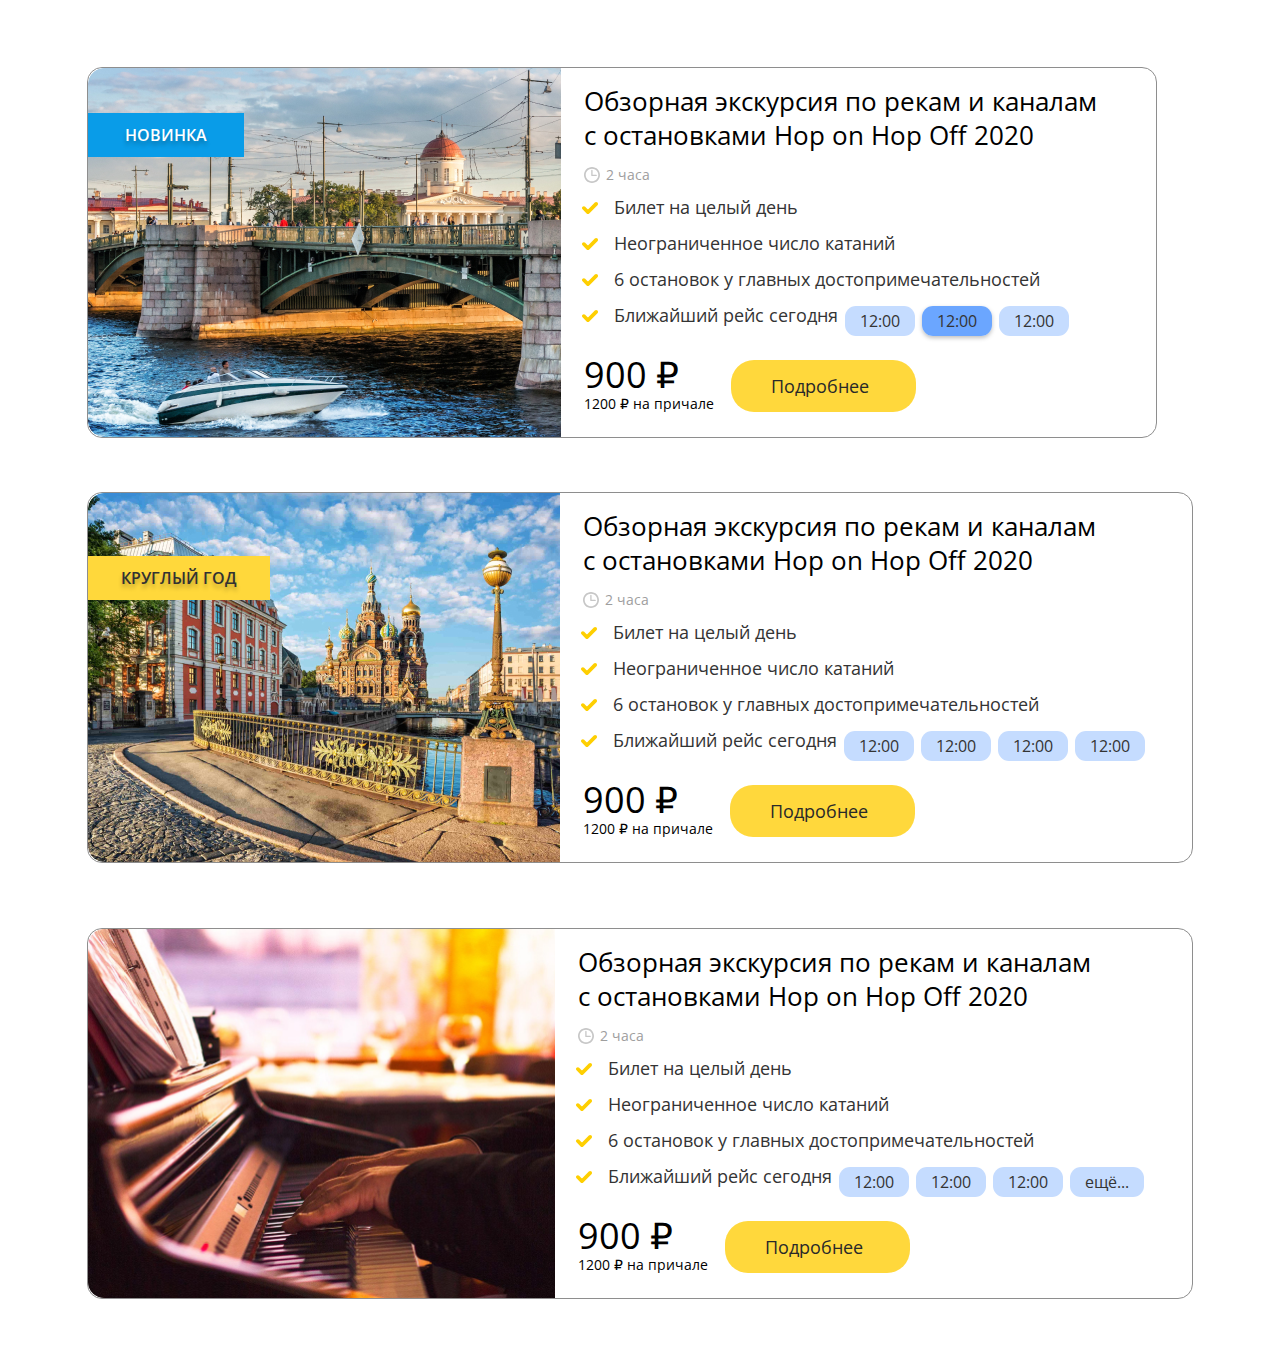
==== index.html @ c65bf1f1 "feat: add task two" ====
<!DOCTYPE html>
<html lang="ru">

<head>
  <meta charset="UTF-8">
  <meta http-equiv="X-UA-Compatible" content="IE=edge">
  <meta name="viewport" content="width=device-width, initial-scale=1.0">
  <link rel="preconnect" href="https://fonts.googleapis.com">
  <link rel="preconnect" href="https://fonts.gstatic.com" crossorigin>
  <link href="https://fonts.googleapis.com/css2?family=Open+Sans:wght@400;600&display=swap" rel="stylesheet">
  <link rel="stylesheet" href="./css/styels.min.css">
  <title>test</title>
</head>

<body>
  <div class="wrapper">

    <main>
      <section class="excursion">
        <div class="container">
          <div class="excursion__container">
            <div class="excursion__wrap">
              <picture class="excursion__picture excursion__picture_new">
                <img class="excursion__image" src="./assets/img/img-1.jpg" alt="img-1">
              </picture>
              <div class="excursion__box">
                <h2 class="excursion__title">Обзорная экскурсия по рекам и каналам с&nbsp;остановками Hop on Hop Off
                  2020
                </h2>
                <div class="excursion__time">
                  2 часа
                </div>
                <div class="col">
                  <ul class="col__list">
                    <li>Билет на целый день</li>
                    <li>
                      Неограниченное число катаний
                    </li>
                    <li>
                      6 остановок у главных достопримечательностей
                    </li>
                    <li class="col__text-li">

                      Ближайший рейс сегодня
                      <p class="col__text">
                        <span class="col__span">12:00</span><span class="col__span col__span_time">12:00</span><span
                          class="col__span">12:00</span>
                      </p>
                    </li>

                  </ul>
                </div>
                <div class="excursion__prise prise">
                  <div class="prise__wrap">
                    <p class="prise__item">900 ₽</p>
                    <p class="prise__rub">1200 ₽ на причале</p>
                  </div>
                  <a class="button button_col" href="#">Подробнее</a>

                </div>

              </div>
            </div>

          </div>

          <div class="excursion__wrap">
            <picture class="excursion__picture excursion__picture_city">
              <img class="excursion__image" src="./assets/img/img-2.jpg" alt="img-1">
            </picture>
            <div class="excursion__box">
              <h2 class="excursion__title">Обзорная экскурсия по рекам и каналам с&nbsp;остановками Hop on Hop Off 2020
              </h2>
              <div class="excursion__time">
                2 часа
              </div>
              <div class="col">
                <ul class="col__list">
                  <li>Билет на целый день</li>
                  <li>
                    Неограниченное число катаний
                  </li>
                  <li>
                    6 остановок у главных достопримечательностей
                  </li>
                  <li class="col__text-li">
                    Ближайший рейс сегодня
                    <p class="col__text">
                      <span class="col__span">12:00</span><span class="col__span ">12:00</span><span
                        class="col__span">12:00</span><span class="col__span">12:00</span>
                    </p>
                  </li>

                </ul>
              </div>
              <div class="excursion__prise prise">
                <div class="prise__wrap">
                  <p class="prise__item">900 ₽</p>
                  <p class="prise__rub">1200 ₽ на причале</p>
                </div>
                <a class="button button_col" href="#">Подробнее</a>

              </div>

            </div>
          </div>
          <div class="excursion__wrap excursion__wrap_margin">
            <picture class="excursion__picture excursion__wrap_none">
              <img class="excursion__image" src="./assets/img/img-3.jpg" alt="img-1">
            </picture>
            <div class="excursion__box">
              <h2 class="excursion__title">Обзорная экскурсия по рекам и каналам с&nbsp;остановками Hop on Hop Off 2020
              </h2>
              <div class="excursion__time">
                2 часа
              </div>
              <div class="col">
                <ul class="col__list">
                  <li>Билет на целый день</li>
                  <li>
                    Неограниченное число катаний
                  </li>
                  <li>
                    6 остановок у главных достопримечательностей
                  </li>
                  <li class="col__text-li">
                    Ближайший рейс сегодня
                    <p class="col__text">
                      <span class="col__span">12:00</span><span class="col__span ">12:00</span><span
                        class="col__span">12:00</span><span class="col__span">eщё...</span>
                    </p>
                  </li>

                </ul>
              </div>
              <div class="excursion__prise prise">
                <div class="prise__wrap">
                  <p class="prise__item">900 ₽</p>
                  <p class="prise__rub">1200 ₽ на причале</p>
                </div>
                <a class="button button_col" href="#">Подробнее</a>

              </div>

            </div>
          </div>
        </div>
      </section>
    </main>

  </div>
</body>

</html>
---- css/styels.min.css ----
h1{font-size:5.0520833333vw;font-size:9.2592592593vh}*{-webkit-box-sizing:border-box;box-sizing:border-box}html{scroll-behavior:smooth}body{position:relative;margin:0;font-family:"Open Sans",sans-serif;margin-left:auto;margin-right:auto;-o-object-fit:cover;object-fit:cover;background-color:#fff}img{display:block;max-width:100%}h1,h2,h3,h4,h5,h6,p{margin:0}ul,li{margin:0;padding:0;list-style:none}a{text-decoration:none}button{padding:0;border:none;background:none;cursor:pointer}.container{max-width:1136px;width:100%;margin:0 auto;padding:0 15px}.wrapper{min-height:100%;display:-webkit-box;display:-ms-flexbox;display:flex;-webkit-box-orient:vertical;-webkit-box-direction:normal;-ms-flex-direction:column;flex-direction:column;overflow:hidden}.wrapper>main{-webkit-box-flex:1;-ms-flex:1 1 auto;flex:1 1 auto}.wrapper>*{min-width:0}.excursion{margin-top:67px}.excursion__container{max-width:1070px}.excursion__wrap{display:-webkit-box;display:-ms-flexbox;display:flex;-webkit-box-pack:justify;-ms-flex-pack:justify;justify-content:space-between;margin-bottom:54px;border:.5px solid #8e8e8e;border-radius:15px}.excursion__picture{position:relative;max-width:473px;-ms-flex-negative:0;flex-shrink:0}.excursion__image{width:100%;height:100%;-o-object-fit:cover;object-fit:cover;border-radius:16px 0px 0px 16px}.excursion__box{margin-left:23px}.excursion__title{margin-top:16px;font-weight:400;font-size:1.625rem;line-height:2.125rem;color:#000}.excursion__time{margin-top:13px;margin-bottom:12px;padding-left:22px;position:relative;font-weight:400;font-size:14px;line-height:20px;color:#9e9e9e}.col{position:relative;width:100%;padding-right:15px;padding-left:15px}.col__list{padding-left:15px}.col__list li{position:relative;margin-bottom:16px;font-weight:400;font-size:18px;line-height:20px;color:#343434}.col__list li:before{content:"";display:block;position:absolute;left:-32px;top:3px;width:16px;height:16px;background:url("../assets/svg/check-mark.svg") center center/cover no-repeat}.excursion__time:before{content:"";display:block;position:absolute;left:0px;top:2px;width:16px;height:16px;background:url("../assets/svg/clock-circular.svg") center center/cover no-repeat}.col__span{margin-left:7px;font-weight:400;font-size:16px;line-height:20px;color:#343434;background:#c5dcff;padding:4px 15px;border-radius:11px}.col__span_time{background:#6ba6ff;-webkit-box-shadow:0px 2px 4px rgba(0,0,0,.25);box-shadow:0px 2px 4px rgba(0,0,0,.25)}.excursion__prise{display:-webkit-box;display:-ms-flexbox;display:flex}.button{margin-bottom:5px;padding:16px 47px 16px 40px;text-align:center;background:#ffd83c;border-radius:23px;font-weight:400;font-size:18px;line-height:20px;color:#292929}.prise{padding-top:13px;padding-bottom:20px}.prise__wrap{padding-right:17px}.prise__item{padding-top:5px;font-weight:400;font-size:36px;line-height:20px;color:#000;padding-bottom:9px}.prise__rub{font-weight:400;font-size:14px;line-height:20px;color:#000}.excursion__picture::before{position:absolute;padding:12px 37px;margin:0;left:0px;top:45px;text-align:center;font-weight:600;font-size:16px;line-height:20px;color:#fff;text-shadow:0px 4px 4px rgba(0,0,0,.25);background:#099ce8;border-radius:0px}.excursion__picture_new::before{content:"НОВИНКА"}.excursion__picture_city::before{content:"КРУГЛЫЙ ГОД";background:#ffd83b;color:#323232;padding:12px 33px;top:63px}.excursion__wrap_margin{margin-top:65px}.excursion__wrap_none::before{display:none}.col__text-li{display:-webkit-box;display:-ms-flexbox;display:flex}.col__text{margin-top:5px}@media(max-width: 1120px){.container{max-width:950px}.excursion__picture{-ms-flex-negative:1;flex-shrink:1}}@media(max-width: 822px){.container{max-width:750px}.col__text-li{-webkit-box-orient:vertical;-webkit-box-direction:normal;-ms-flex-direction:column;flex-direction:column}}@media(max-width: 670px){.container{max-width:550px}.excursion__wrap{-webkit-box-orient:vertical;-webkit-box-direction:normal;-ms-flex-direction:column;flex-direction:column}.excursion__picture{position:relative;max-width:670px;-ms-flex-negative:0;flex-shrink:0}.excursion__image{border-radius:16px 16px 0px 0px}}@media(max-width: 500px){.container{max-width:450px}.excursion__wrap{-webkit-box-orient:vertical;-webkit-box-direction:normal;-ms-flex-direction:column;flex-direction:column}.excursion__image{max-height:220px}.excursion__picture::before{font-size:12px;color:#3e3e3e;background:#fed74b;padding:7px 18px;top:40px}.excursion__box{display:-webkit-box;display:-ms-flexbox;display:flex;-webkit-box-orient:vertical;-webkit-box-direction:normal;-ms-flex-direction:column;flex-direction:column}.excursion__time{-webkit-box-ordinal-group:2;-ms-flex-order:1;order:1}.excursion__title{margin-top:0px;font-weight:600;font-size:14px;line-height:22px;color:#404040;-webkit-box-ordinal-group:3;-ms-flex-order:2;order:2}.excursion__box{margin-left:11px}.col{margin-top:18px;-webkit-box-ordinal-group:4;-ms-flex-order:3;order:3}.excursion__prise{-webkit-box-ordinal-group:5;-ms-flex-order:4;order:4}.col__list li{font-size:14px;color:#4b4b4b}.col__span{font-size:14px}.prise__item{font-size:30px;padding-bottom:2px}.prise__rub{font-size:10px}.button{margin-left:31px;font-size:14px;color:#404040;padding:11px 47px 12px 42px}.col__list{padding-left:21px}.col__list li{line-height:18px}.col__text{margin-top:19px}.col__span{margin-left:3px;padding:2px 13px}.prise{padding-top:16px;padding-left:6px}.excursion__picture_city::before{content:"НОВИНКА";background:#7553ff;border-radius:15px 0px 12px;top:0px;color:#fff;font-size:14px}}@media(max-width: 355px){.prise{text-align:center;-webkit-box-align:center;-ms-flex-align:center;align-items:center;-webkit-box-orient:vertical;-webkit-box-direction:normal;-ms-flex-direction:column;flex-direction:column}.col__text{display:-webkit-box;display:-ms-flexbox;display:flex;-ms-flex-wrap:wrap;flex-wrap:wrap}}/*# sourceMappingURL=styels.min.css.map */
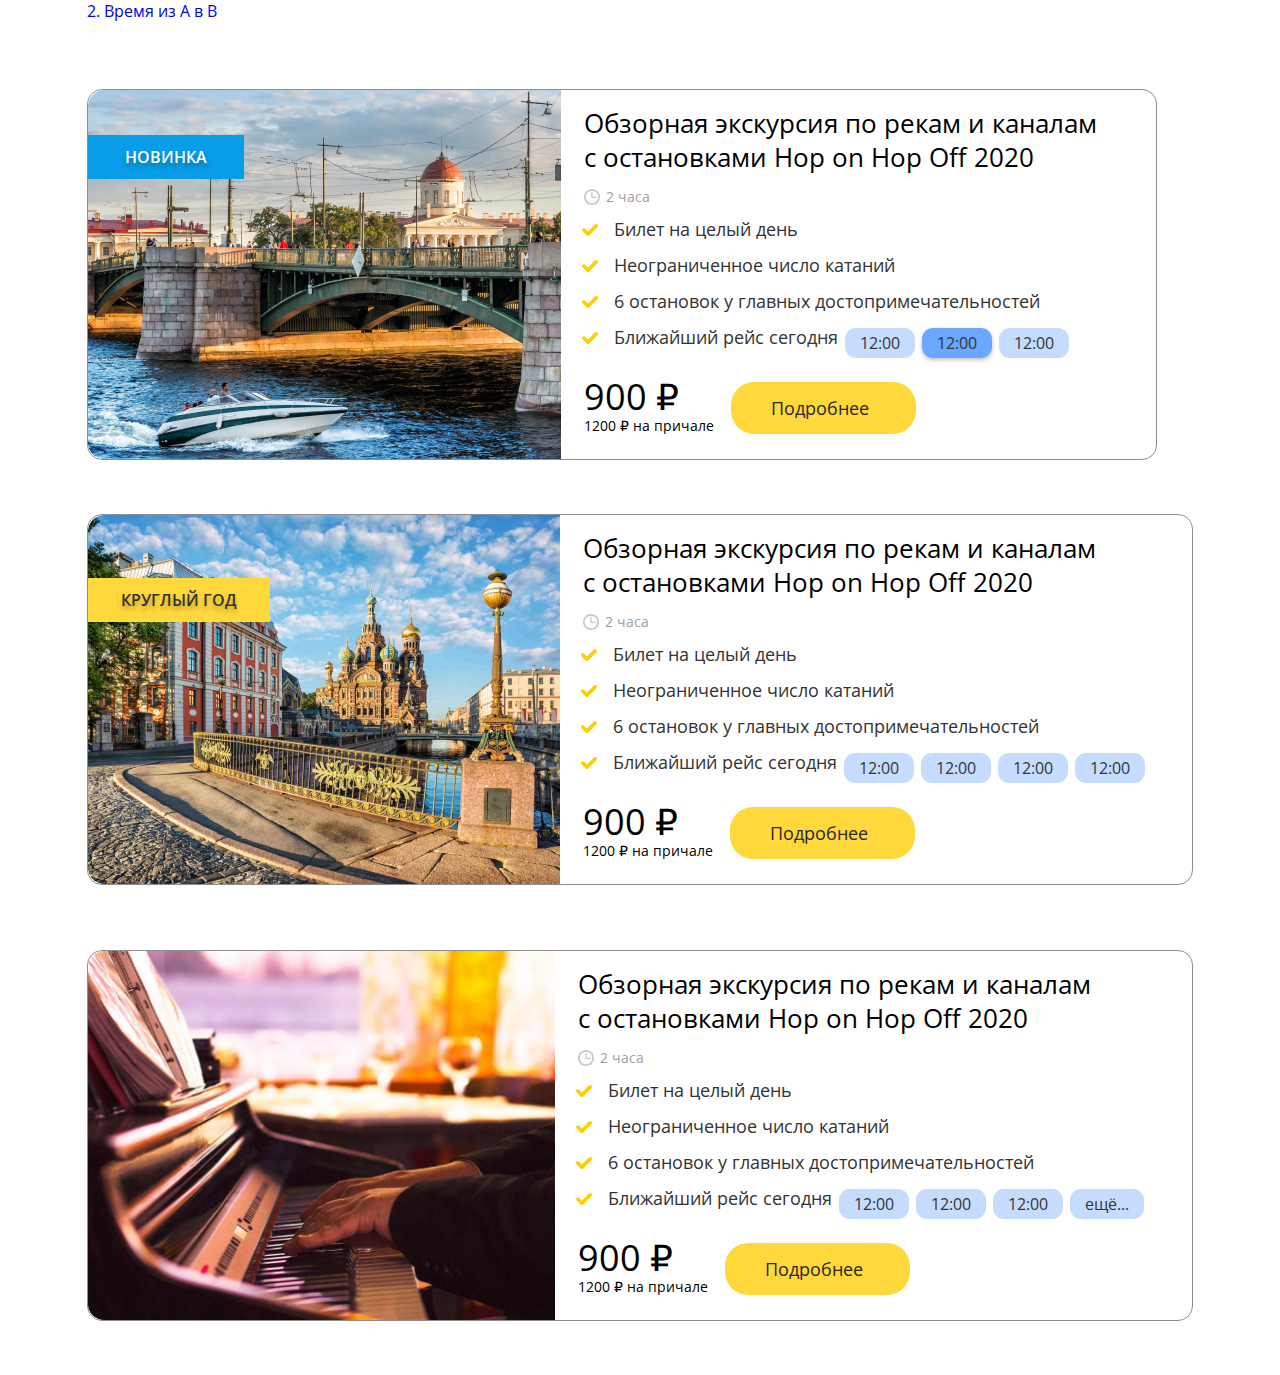
==== commit 653ac3f1: "feat: tag a" ====
--- a/index.html
+++ b/index.html
@@ -14,7 +14,11 @@
 
 <body>
   <div class="wrapper">
-
+    <header>
+      <div class="container">
+        <a href="./index2.html">2. Время из A в B</a>
+      </div>
+    </header>
     <main>
       <section class="excursion">
         <div class="container">
@@ -105,7 +109,7 @@
             </div>
           </div>
           <div class="excursion__wrap excursion__wrap_margin">
-            <picture class="excursion__picture excursion__wrap_none">
+            <picture class="excursion__picture excursion__picture_none">
               <img class="excursion__image" src="./assets/img/img-3.jpg" alt="img-1">
             </picture>
             <div class="excursion__box">
@@ -144,8 +148,10 @@
 
             </div>
           </div>
+
         </div>
       </section>
+
     </main>
 
   </div>
--- a/css/styels.min.css
+++ b/css/styels.min.css
@@ -1 +1 @@
-h1{font-size:5.0520833333vw;font-size:9.2592592593vh}*{-webkit-box-sizing:border-box;box-sizing:border-box}html{scroll-behavior:smooth}body{position:relative;margin:0;font-family:"Open Sans",sans-serif;margin-left:auto;margin-right:auto;-o-object-fit:cover;object-fit:cover;background-color:#fff}img{display:block;max-width:100%}h1,h2,h3,h4,h5,h6,p{margin:0}ul,li{margin:0;padding:0;list-style:none}a{text-decoration:none}button{padding:0;border:none;background:none;cursor:pointer}.container{max-width:1136px;width:100%;margin:0 auto;padding:0 15px}.wrapper{min-height:100%;display:-webkit-box;display:-ms-flexbox;display:flex;-webkit-box-orient:vertical;-webkit-box-direction:normal;-ms-flex-direction:column;flex-direction:column;overflow:hidden}.wrapper>main{-webkit-box-flex:1;-ms-flex:1 1 auto;flex:1 1 auto}.wrapper>*{min-width:0}.excursion{margin-top:67px}.excursion__container{max-width:1070px}.excursion__wrap{display:-webkit-box;display:-ms-flexbox;display:flex;-webkit-box-pack:justify;-ms-flex-pack:justify;justify-content:space-between;margin-bottom:54px;border:.5px solid #8e8e8e;border-radius:15px}.excursion__picture{position:relative;max-width:473px;-ms-flex-negative:0;flex-shrink:0}.excursion__image{width:100%;height:100%;-o-object-fit:cover;object-fit:cover;border-radius:16px 0px 0px 16px}.excursion__box{margin-left:23px}.excursion__title{margin-top:16px;font-weight:400;font-size:1.625rem;line-height:2.125rem;color:#000}.excursion__time{margin-top:13px;margin-bottom:12px;padding-left:22px;position:relative;font-weight:400;font-size:14px;line-height:20px;color:#9e9e9e}.col{position:relative;width:100%;padding-right:15px;padding-left:15px}.col__list{padding-left:15px}.col__list li{position:relative;margin-bottom:16px;font-weight:400;font-size:18px;line-height:20px;color:#343434}.col__list li:before{content:"";display:block;position:absolute;left:-32px;top:3px;width:16px;height:16px;background:url("../assets/svg/check-mark.svg") center center/cover no-repeat}.excursion__time:before{content:"";display:block;position:absolute;left:0px;top:2px;width:16px;height:16px;background:url("../assets/svg/clock-circular.svg") center center/cover no-repeat}.col__span{margin-left:7px;font-weight:400;font-size:16px;line-height:20px;color:#343434;background:#c5dcff;padding:4px 15px;border-radius:11px}.col__span_time{background:#6ba6ff;-webkit-box-shadow:0px 2px 4px rgba(0,0,0,.25);box-shadow:0px 2px 4px rgba(0,0,0,.25)}.excursion__prise{display:-webkit-box;display:-ms-flexbox;display:flex}.button{margin-bottom:5px;padding:16px 47px 16px 40px;text-align:center;background:#ffd83c;border-radius:23px;font-weight:400;font-size:18px;line-height:20px;color:#292929}.prise{padding-top:13px;padding-bottom:20px}.prise__wrap{padding-right:17px}.prise__item{padding-top:5px;font-weight:400;font-size:36px;line-height:20px;color:#000;padding-bottom:9px}.prise__rub{font-weight:400;font-size:14px;line-height:20px;color:#000}.excursion__picture::before{position:absolute;padding:12px 37px;margin:0;left:0px;top:45px;text-align:center;font-weight:600;font-size:16px;line-height:20px;color:#fff;text-shadow:0px 4px 4px rgba(0,0,0,.25);background:#099ce8;border-radius:0px}.excursion__picture_new::before{content:"НОВИНКА"}.excursion__picture_city::before{content:"КРУГЛЫЙ ГОД";background:#ffd83b;color:#323232;padding:12px 33px;top:63px}.excursion__wrap_margin{margin-top:65px}.excursion__wrap_none::before{display:none}.col__text-li{display:-webkit-box;display:-ms-flexbox;display:flex}.col__text{margin-top:5px}@media(max-width: 1120px){.container{max-width:950px}.excursion__picture{-ms-flex-negative:1;flex-shrink:1}}@media(max-width: 822px){.container{max-width:750px}.col__text-li{-webkit-box-orient:vertical;-webkit-box-direction:normal;-ms-flex-direction:column;flex-direction:column}}@media(max-width: 670px){.container{max-width:550px}.excursion__wrap{-webkit-box-orient:vertical;-webkit-box-direction:normal;-ms-flex-direction:column;flex-direction:column}.excursion__picture{position:relative;max-width:670px;-ms-flex-negative:0;flex-shrink:0}.excursion__image{border-radius:16px 16px 0px 0px}}@media(max-width: 500px){.container{max-width:450px}.excursion__wrap{-webkit-box-orient:vertical;-webkit-box-direction:normal;-ms-flex-direction:column;flex-direction:column}.excursion__image{max-height:220px}.excursion__picture::before{font-size:12px;color:#3e3e3e;background:#fed74b;padding:7px 18px;top:40px}.excursion__box{display:-webkit-box;display:-ms-flexbox;display:flex;-webkit-box-orient:vertical;-webkit-box-direction:normal;-ms-flex-direction:column;flex-direction:column}.excursion__time{-webkit-box-ordinal-group:2;-ms-flex-order:1;order:1}.excursion__title{margin-top:0px;font-weight:600;font-size:14px;line-height:22px;color:#404040;-webkit-box-ordinal-group:3;-ms-flex-order:2;order:2}.excursion__box{margin-left:11px}.col{margin-top:18px;-webkit-box-ordinal-group:4;-ms-flex-order:3;order:3}.excursion__prise{-webkit-box-ordinal-group:5;-ms-flex-order:4;order:4}.col__list li{font-size:14px;color:#4b4b4b}.col__span{font-size:14px}.prise__item{font-size:30px;padding-bottom:2px}.prise__rub{font-size:10px}.button{margin-left:31px;font-size:14px;color:#404040;padding:11px 47px 12px 42px}.col__list{padding-left:21px}.col__list li{line-height:18px}.col__text{margin-top:19px}.col__span{margin-left:3px;padding:2px 13px}.prise{padding-top:16px;padding-left:6px}.excursion__picture_city::before{content:"НОВИНКА";background:#7553ff;border-radius:15px 0px 12px;top:0px;color:#fff;font-size:14px}}@media(max-width: 355px){.prise{text-align:center;-webkit-box-align:center;-ms-flex-align:center;align-items:center;-webkit-box-orient:vertical;-webkit-box-direction:normal;-ms-flex-direction:column;flex-direction:column}.col__text{display:-webkit-box;display:-ms-flexbox;display:flex;-ms-flex-wrap:wrap;flex-wrap:wrap}}/*# sourceMappingURL=styels.min.css.map */+h1{font-size:5.0520833333vw;font-size:9.2592592593vh}*{-webkit-box-sizing:border-box;box-sizing:border-box}html{scroll-behavior:smooth}body{position:relative;margin:0;font-family:"Open Sans",sans-serif;margin-left:auto;margin-right:auto;-o-object-fit:cover;object-fit:cover;background-color:#fff}img{display:block;max-width:100%}h1,h2,h3,h4,h5,h6,p{margin:0}ul,li{margin:0;padding:0;list-style:none}a{text-decoration:none}button{padding:0;border:none;background:none;cursor:pointer}.container{max-width:1136px;width:100%;margin:0 auto;padding:0 15px}.wrapper{min-height:100%;display:-webkit-box;display:-ms-flexbox;display:flex;-webkit-box-orient:vertical;-webkit-box-direction:normal;-ms-flex-direction:column;flex-direction:column;overflow:hidden}.wrapper>main{-webkit-box-flex:1;-ms-flex:1 1 auto;flex:1 1 auto}.wrapper>*{min-width:0}.excursion{margin-top:67px}.excursion__container{max-width:1070px}.excursion__wrap{display:-webkit-box;display:-ms-flexbox;display:flex;-webkit-box-pack:justify;-ms-flex-pack:justify;justify-content:space-between;margin-bottom:54px;border:.5px solid #8e8e8e;border-radius:15px}.excursion__picture{position:relative;max-width:473px;-ms-flex-negative:0;flex-shrink:0}.excursion__image{width:100%;height:100%;-o-object-fit:cover;object-fit:cover;border-radius:16px 0px 0px 16px}.excursion__box{margin-left:23px}.excursion__title{margin-top:16px;font-weight:400;font-size:1.625rem;line-height:2.125rem;color:#000}.excursion__time{margin-top:13px;margin-bottom:12px;padding-left:22px;position:relative;font-weight:400;font-size:14px;line-height:20px;color:#9e9e9e}.col{position:relative;width:100%;padding-right:15px;padding-left:15px}.col__list{padding-left:15px}.col__list li{position:relative;margin-bottom:16px;font-weight:400;font-size:18px;line-height:20px;color:#343434}.col__list li:before{content:"";display:block;position:absolute;left:-32px;top:3px;width:16px;height:16px;background:url("../assets/svg/check-mark.svg") center center/cover no-repeat}.excursion__time:before{content:"";display:block;position:absolute;left:0px;top:2px;width:16px;height:16px;background:url("../assets/svg/clock-circular.svg") center center/cover no-repeat}.col__span{margin-left:7px;font-weight:400;font-size:16px;line-height:20px;color:#343434;background:#c5dcff;padding:4px 15px;border-radius:11px}.col__span_time{background:#6ba6ff;-webkit-box-shadow:0px 2px 4px rgba(0,0,0,.25);box-shadow:0px 2px 4px rgba(0,0,0,.25)}.excursion__prise{display:-webkit-box;display:-ms-flexbox;display:flex}.button{margin-bottom:5px;padding:16px 47px 16px 40px;text-align:center;background:#ffd83c;border-radius:23px;font-weight:400;font-size:18px;line-height:20px;color:#292929}.prise{padding-top:13px;padding-bottom:20px}.prise__wrap{padding-right:17px}.prise__item{padding-top:5px;font-weight:400;font-size:36px;line-height:20px;color:#000;padding-bottom:9px}.prise__rub{font-weight:400;font-size:14px;line-height:20px;color:#000}.excursion__picture::before{position:absolute;padding:12px 37px;margin:0;left:0px;top:45px;text-align:center;font-weight:600;font-size:16px;line-height:20px;color:#fff;text-shadow:0px 4px 4px rgba(0,0,0,.25);background:#099ce8;border-radius:0px}.excursion__picture_new::before{content:"НОВИНКА"}.excursion__picture_city::before{content:"КРУГЛЫЙ ГОД";background:#ffd83b;color:#323232;padding:12px 33px;top:63px}.excursion__wrap_margin{margin-top:65px}.excursion__picture_none::before{display:none}.col__text-li{display:-webkit-box;display:-ms-flexbox;display:flex}.col__text{margin-top:5px}@media(max-width: 1120px){.container{max-width:950px}.excursion__picture{-ms-flex-negative:1;flex-shrink:1}}@media(max-width: 822px){.container{max-width:750px}.col__text-li{-webkit-box-orient:vertical;-webkit-box-direction:normal;-ms-flex-direction:column;flex-direction:column}}@media(max-width: 670px){.container{max-width:550px}.excursion__wrap{-webkit-box-orient:vertical;-webkit-box-direction:normal;-ms-flex-direction:column;flex-direction:column}.excursion__picture{position:relative;max-width:670px;-ms-flex-negative:0;flex-shrink:0}.excursion__image{border-radius:16px 16px 0px 0px}}@media(max-width: 500px){.container{max-width:450px}.excursion__wrap{-webkit-box-orient:vertical;-webkit-box-direction:normal;-ms-flex-direction:column;flex-direction:column}.excursion__image{max-height:220px}.excursion__picture::before{font-size:12px;color:#3e3e3e;background:#fed74b;padding:7px 18px;top:40px}.excursion__box{display:-webkit-box;display:-ms-flexbox;display:flex;-webkit-box-orient:vertical;-webkit-box-direction:normal;-ms-flex-direction:column;flex-direction:column}.excursion__time{-webkit-box-ordinal-group:2;-ms-flex-order:1;order:1}.excursion__title{margin-top:0px;font-weight:600;font-size:14px;line-height:22px;color:#404040;-webkit-box-ordinal-group:3;-ms-flex-order:2;order:2}.excursion__box{margin-left:11px}.col{margin-top:18px;-webkit-box-ordinal-group:4;-ms-flex-order:3;order:3}.excursion__prise{-webkit-box-ordinal-group:5;-ms-flex-order:4;order:4}.col__list li{font-size:14px;color:#4b4b4b}.col__span{font-size:14px}.prise__item{font-size:30px;padding-bottom:2px}.prise__rub{font-size:10px}.button{margin-left:31px;font-size:14px;color:#404040;padding:11px 47px 12px 42px}.col__list{padding-left:21px}.col__list li{line-height:18px}.col__text{margin-top:19px}.col__span{margin-left:3px;padding:2px 13px}.prise{padding-top:16px;padding-left:6px}.excursion__picture_city::before{content:"НОВИНКА";background:#7553ff;border-radius:15px 0px 12px;top:0px;color:#fff;font-size:14px}}@media(max-width: 355px){.prise{text-align:center;-webkit-box-align:center;-ms-flex-align:center;align-items:center;-webkit-box-orient:vertical;-webkit-box-direction:normal;-ms-flex-direction:column;flex-direction:column}.col__text{display:-webkit-box;display:-ms-flexbox;display:flex;-ms-flex-wrap:wrap;flex-wrap:wrap}}.table{margin-top:50px}.table__wrap{margin-bottom:20px}.hidden{display:none}.table__panel{width:25vw;padding:1em;margin:1em;border:1px solid #200c92}/*# sourceMappingURL=styels.min.css.map */